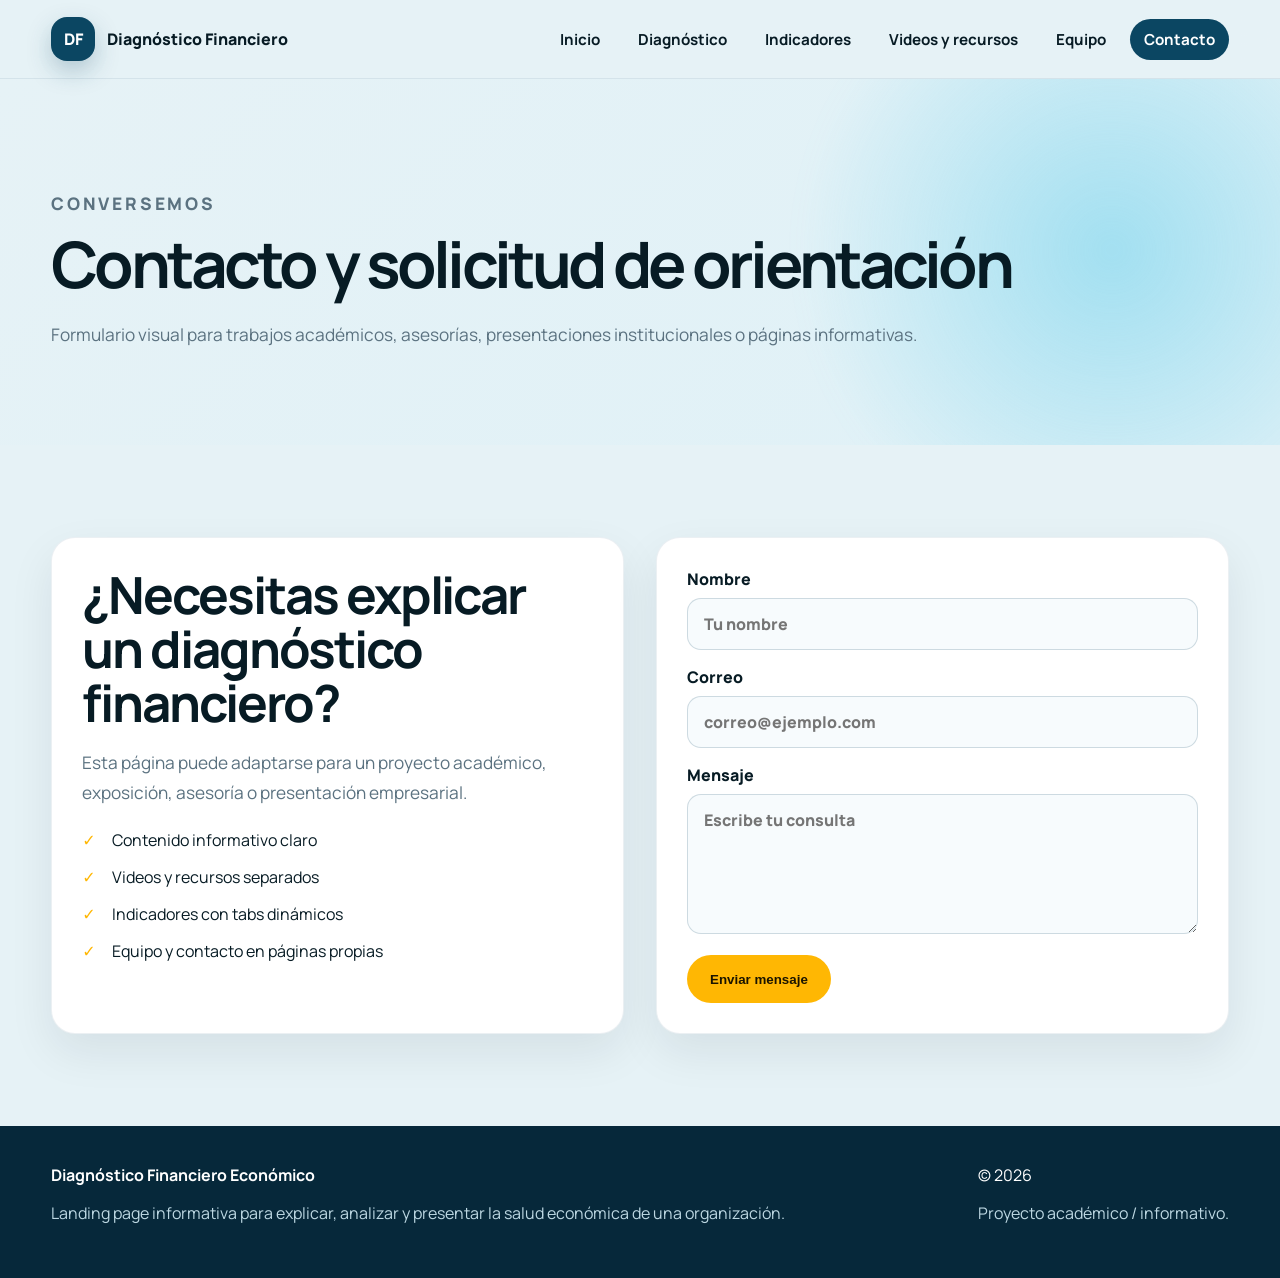
==== contacto.html @ 6e08bd2b "first commit" ====
<!DOCTYPE html>
<html lang="es">
<head>
  <meta charset="UTF-8">
  <meta name="viewport" content="width=device-width, initial-scale=1.0">
  <meta name="description" content="Landing page informativa sobre diagnóstico financiero económico.">
  <title>Contacto | Diagnóstico Financiero Económico</title>
  <link rel="preconnect" href="https://fonts.googleapis.com">
  <link rel="preconnect" href="https://fonts.gstatic.com" crossorigin>
  <link href="https://fonts.googleapis.com/css2?family=Manrope:wght@400;500;700;800&display=swap" rel="stylesheet">
  <link rel="stylesheet" href="styles/style.css">
</head>
<body><header class="site-header">
  <nav class="navbar container">
    <a href="home.html" class="brand" aria-label="Inicio"><span class="brand-icon">DF</span><span>Diagnóstico Financiero</span></a>
    <button class="menu-toggle" id="menuToggle" aria-label="Abrir menú" aria-expanded="false"><span></span><span></span><span></span></button>
    <ul class="nav-links" id="navLinks">
      <li><a href="home.html">Inicio</a></li>
      <li><a href="diagnostico.html">Diagnóstico</a></li>
      <li><a href="indicadores.html">Indicadores</a></li>
      <li><a href="recursos.html">Videos y recursos</a></li>
      <li><a href="equipo.html">Equipo</a></li>
      <li><a href="contacto.html" class="nav-cta">Contacto</a></li>
    </ul>
  </nav>
</header>
<main>
<section class="page-hero"><div class="container reveal"><p class="eyebrow">Conversemos</p><h1>Contacto y solicitud de orientación</h1><p>Formulario visual para trabajos académicos, asesorías, presentaciones institucionales o páginas informativas.</p></div></section>
<section class="section container"><div class="contact-layout"><div class="panel reveal"><h2>¿Necesitas explicar un diagnóstico financiero?</h2><p>Esta página puede adaptarse para un proyecto académico, exposición, asesoría o presentación empresarial.</p><ul class="check-list"><li>Contenido informativo claro</li><li>Videos y recursos separados</li><li>Indicadores con tabs dinámicos</li><li>Equipo y contacto en páginas propias</li></ul></div><form class="contact-form reveal"><label>Nombre<input type="text" placeholder="Tu nombre"></label><label>Correo<input type="email" placeholder="correo@ejemplo.com"></label><label>Mensaje<textarea rows="5" placeholder="Escribe tu consulta"></textarea></label><button class="btn btn-primary" type="button">Enviar mensaje</button></form></div></section>
</main><footer class="footer">
  <div class="container footer-grid">
    <div><strong>Diagnóstico Financiero Económico</strong><p>Landing page informativa para explicar, analizar y presentar la salud económica de una organización.</p></div>
    <div><span>© 2026</span><p>Proyecto académico / informativo.</p></div>
  </div>
</footer>
<script src="js/main.js"></script></body></html>
---- styles/style.css ----
:root {
  --bg: #e6f2f6;
  --soft: #dff1f7;
  --dark: #0b4662;
  --dark-2: #07364d;
  --text: #071b24;
  --muted: #5b7280;
  --primary: #ffb703;
  --accent: #6ed1ec;
  --white: #fff;
  --shadow: 0 24px 70px rgba(7, 27, 36, 0.14);
  --radius: 24px;
}
* {
  box-sizing: border-box;
}
html {
  scroll-behavior: smooth;
}
body {
  margin: 0;
  font-family: Manrope, system-ui, sans-serif;
  background: var(--bg);
  color: var(--text);
}
a {
  color: inherit;
  text-decoration: none;
}
img {
  max-width: 100%;
  display: block;
}
.container {
  width: min(1180px, 92%);
  margin: auto;
}
.site-header {
  position: sticky;
  top: 0;
  z-index: 50;
  background: rgba(230, 242, 246, 0.88);
  backdrop-filter: blur(16px);
  border-bottom: 1px solid rgba(11, 70, 98, 0.08);
}
.navbar {
  height: 78px;
  display: flex;
  align-items: center;
  justify-content: space-between;
}
.brand {
  display: flex;
  align-items: center;
  gap: 12px;
  font-weight: 800;
}
.brand-icon {
  width: 44px;
  height: 44px;
  border-radius: 16px;
  display: grid;
  place-items: center;
  background: var(--dark);
  color: #fff;
  box-shadow: 0 10px 25px rgba(11, 70, 98, 0.25);
}
.nav-links {
  display: flex;
  align-items: center;
  gap: 10px;
  list-style: none;
  margin: 0;
  padding: 0;
}
.nav-links a {
  padding: 10px 14px;
  border-radius: 999px;
  font-weight: 700;
  font-size: 0.95rem;
}
.nav-links a:hover,
.nav-links a.active {
  background: #fff;
}
.nav-cta {
  background: var(--dark) !important;
  color: white !important;
}
.menu-toggle {
  display: none;
  background: white;
  border: 0;
  border-radius: 16px;
  width: 46px;
  height: 46px;
  box-shadow: var(--shadow);
}
.menu-toggle span {
  display: block;
  width: 22px;
  height: 2px;
  background: var(--dark);
  margin: 5px auto;
  border-radius: 5px;
}
.hero {
  position: relative;
  overflow: hidden;
}
.hero-home::before,
.page-hero::before,
.team-hero::before {
  content: "";
  position: absolute;
  inset: auto -15% -45% auto;
  width: 720px;
  height: 720px;
  background: radial-gradient(circle, var(--accent), transparent 62%);
  filter: blur(12px);
  opacity: 0.55;
}
.hero-grid {
  min-height: calc(100vh - 78px);
  display: grid;
  grid-template-columns: 1.08fr 0.92fr;
  gap: 54px;
  align-items: center;
}
.eyebrow {
  text-transform: uppercase;
  letter-spacing: 0.16em;
  color: var(--dark);
  font-weight: 800;
  font-size: 0.78rem;
  margin: 0 0 14px;
}
.eyebrow.light {
  color: #9ce4f8;
}
.hero h1,
.page-hero h1,
.team-hero h1 {
  font-size: clamp(2.6rem, 6vw, 5.6rem);
  line-height: 0.98;
  margin: 0 0 24px;
  letter-spacing: -0.06em;
}
.hero-text,
.page-hero p,
.team-hero p,
.section-heading p,
.split-content p,
.panel p {
  color: var(--muted);
  font-size: 1.08rem;
  line-height: 1.75;
}
.hero-actions {
  display: flex;
  gap: 14px;
  flex-wrap: wrap;
  margin-top: 28px;
}
.btn {
  display: inline-flex;
  align-items: center;
  justify-content: center;
  min-height: 48px;
  padding: 0 22px;
  border-radius: 999px;
  font-weight: 800;
  border: 1px solid transparent;
  cursor: pointer;
}
.btn-primary {
  background: var(--primary);
  color: #1a1400;
}
.btn-secondary {
  border-color: rgba(11, 70, 98, 0.2);
  background: white;
}
.btn-light {
  background: white;
  color: var(--dark);
}
.hero-card {
  position: relative;
  padding: 22px;
  background: rgba(255, 255, 255, 0.65);
  border: 1px solid white;
  border-radius: 34px;
  box-shadow: var(--shadow);
}
.hero-card img {
  border-radius: 26px;
}
.metric-card {
  position: absolute;
  background: white;
  border: 1px solid rgba(11, 70, 98, 0.09);
  box-shadow: 0 18px 40px rgba(7, 27, 36, 0.12);
  border-radius: 20px;
  padding: 14px 18px;
}
.metric-card strong {
  display: block;
  font-size: 1.7rem;
  color: var(--dark);
}
.metric-card span {
  font-size: 0.82rem;
  color: var(--muted);
  font-weight: 700;
}
.metric-one {
  left: -24px;
  top: 28%;
}
.metric-two {
  right: -18px;
  bottom: 12%;
}
.section {
  padding: 92px 0;
}
.section-soft {
  background: var(--soft);
}
.section-dark {
  background: var(--dark);
  color: #fff;
}
.section-dark .section-heading p,
.section-dark .split-content p {
  color: #d5edf5;
}
.section-heading {
  max-width: 790px;
  margin-bottom: 42px;
}
.section-heading.center,
.center {
  text-align: center;
  margin-left: auto;
  margin-right: auto;
}
.section-heading h2,
.split-content h2,
.panel h2,
.data-table h2 {
  font-size: clamp(2rem, 4vw, 3.4rem);
  line-height: 1.05;
  margin: 0 0 18px;
  letter-spacing: -0.04em;
}
.info-grid {
  display: grid;
  grid-template-columns: repeat(3, 1fr);
  gap: 24px;
}
.info-card,
.panel,
.team-card,
.contact-form,
.data-table {
  background: white;
  border: 1px solid rgba(11, 70, 98, 0.08);
  border-radius: var(--radius);
  padding: 30px;
  box-shadow: 0 18px 45px rgba(7, 27, 36, 0.08);
}
.info-card h3 {
  font-size: 1.4rem;
}
.card-number {
  display: grid;
  place-items: center;
  width: 48px;
  height: 48px;
  border-radius: 50%;
  background: var(--dark);
  color: white;
  font-weight: 800;
}
.split {
  display: grid;
  grid-template-columns: 1fr 1fr;
  gap: 54px;
  align-items: center;
}
.check-list {
  padding: 0;
  margin: 20px 0 0;
  list-style: none;
}
.check-list li {
  position: relative;
  margin: 12px 0;
  padding-left: 30px;
  line-height: 1.55;
}
.check-list li::before {
  content: "✓";
  position: absolute;
  left: 0;
  top: 0;
  color: var(--primary);
  font-weight: 900;
}
.indicator-list {
  background: rgba(255, 255, 255, 0.1);
  border: 1px solid rgba(255, 255, 255, 0.16);
  border-radius: var(--radius);
  padding: 30px;
}
.indicator-item {
  margin: 22px 0;
}
.indicator-item span {
  display: block;
  margin-bottom: 10px;
  font-weight: 800;
}
.bar {
  height: 12px;
  background: rgba(255, 255, 255, 0.22);
  border-radius: 999px;
  overflow: hidden;
}
.bar i {
  display: block;
  height: 100%;
  background: linear-gradient(90deg, var(--primary), var(--accent));
  border-radius: inherit;
}
.carousel-wrap {
  position: relative;
  width: min(1500px, 100%);
  margin: auto;
}
.service-carousel {
  display: flex;
  gap: 24px;
  overflow-x: auto;
  scroll-snap-type: x mandatory;
  padding: 8px 46px 18px;
  scrollbar-width: none;
}
.service-carousel::-webkit-scrollbar {
  display: none;
}
.carousel-card {
  scroll-snap-align: center;
  min-width: 320px;
  height: 235px;
  border-radius: 18px;
  background-size: cover;
  background-position: center;
  position: relative;
  overflow: hidden;
  box-shadow: 0 20px 45px rgba(7, 27, 36, 0.15);
  display: flex;
  align-items: flex-end;
}
.carousel-card::before {
  content: "";
  position: absolute;
  inset: 0;
  background: linear-gradient(
    180deg,
    rgba(11, 70, 98, 0.08),
    rgba(11, 70, 98, 0.96)
  );
}
.carousel-card h3 {
  position: relative;
  color: white;
  font-size: 1.6rem;
  margin: 0;
  padding: 24px;
}
.carousel-btn {
  position: absolute;
  top: 50%;
  transform: translateY(-50%);
  z-index: 2;
  width: 44px;
  height: 44px;
  border: 0;
  border-radius: 50%;
  background: white;
  color: var(--dark);
  font-size: 2rem;
  box-shadow: 0 16px 35px rgba(7, 27, 36, 0.18);
  cursor: pointer;
}
.carousel-btn.prev {
  left: 12px;
}
.carousel-btn.next {
  right: 12px;
}
.video-card {
  position: relative;
  overflow: hidden;
  border-radius: 18px;
  background: #001f2e;
  min-height: 280px;
  box-shadow: 0 18px 45px rgba(0, 0, 0, 0.25);
}

.video-card iframe,
.video-card video {
  width: 100%;
  height: 100%;
  min-height: 280px;
  border: 0;
  display: block;
  object-fit: cover;
}
.page-hero {
  position: relative;
  padding: 110px 0 78px;
  background: linear-gradient(135deg, #e6f2f6, #dff1f7);
  overflow: hidden;
}
.page-hero .container {
  position: relative;
}
.page-hero h1 {
  font-size: clamp(2.4rem, 5vw, 4.8rem);
}
.tabs-layout {
  display: grid;
  grid-template-columns: 1fr 1.2fr;
  gap: 50px;
  align-items: start;
}
.circle-blur {
  width: 320px;
  height: 320px;
  border-radius: 50%;
  background: radial-gradient(circle, var(--accent), transparent 65%);
  filter: blur(20px);
  opacity: 0.7;
  margin-top: 30px;
}
.tabs {
  display: flex;
  border: 1px solid var(--dark);
  border-radius: 12px;
  padding: 8px;
  gap: 8px;
  flex-wrap: wrap;
}
.tab {
  flex: 1;
  border: 0;
  background: transparent;
  border-radius: 8px;
  padding: 12px 16px;
  font: inherit;
  font-weight: 700;
  cursor: pointer;
}
.tab.active {
  background: #000;
  color: #fff;
}
.tab-panel {
  display: none;
  padding: 28px 0;
  border-bottom: 1px dashed rgba(0, 0, 0, 0.3);
}
.tab-panel.active {
  display: block;
}
.tab-panel p {
  font-size: 1.05rem;
  line-height: 1.7;
}
.data-table {
  overflow: auto;
}
.data-table table {
  width: 100%;
  border-collapse: collapse;
  min-width: 720px;
}
.data-table th,
.data-table td {
  text-align: left;
  border-bottom: 1px solid rgba(11, 70, 98, 0.12);
  padding: 16px;
}
.data-table th {
  background: var(--dark);
  color: white;
}
.team-hero {
  position: relative;
  background: radial-gradient(circle at center, #6eb8d3 0, #0b4662 58%);
  color: white;
  padding: 90px 0 110px;
  overflow: hidden;
}
.team-hero p {
  color: #e5f6fb;
}
.mini-team {
  display: grid;
  grid-template-columns: repeat(4, 1fr);
  gap: 36px;
  margin-top: 54px;
}
.mini-team div {
  display: grid;
  place-items: center;
  gap: 7px;
}
.mini-team span {
  width: 120px;
  height: 120px;
  border-radius: 36px;
  border: 2px solid rgba(255, 255, 255, 0.8);
  display: grid;
  place-items: center;
  background: rgba(255, 255, 255, 0.16);
  font-size: 2rem;
  font-weight: 900;
}
.mini-team small {
  color: #d7edf5;
}
.team-grid {
  display: grid;
  grid-template-columns: repeat(4, 1fr);
  gap: 28px;
}
.team-card {
  min-height: 380px;
  display: flex;
  flex-direction: column;
  justify-content: flex-end;
  position: relative;
  overflow: hidden;
  background: var(--dark);
  color: white;
}
.team-card::before {
  content: "";
  position: absolute;
  inset: 0;
  background: radial-gradient(circle at top, var(--accent), transparent 55%);
  opacity: 0.55;
}
.team-card > * {
  position: relative;
}
.avatar {
  width: 120px;
  height: 120px;
  border-radius: 36px;
  display: grid;
  place-items: center;
  font-weight: 900;
  font-size: 2rem;
  margin-bottom: auto;
  color: white;
}
.avatar-1 {
  background: #ff6f61;
}
.avatar-2 {
  background: #2a9d8f;
}
.avatar-3 {
  background: #8e44ad;
}
.avatar-4 {
  background: #006d77;
}
.team-card h3 {
  font-size: 1.55rem;
  margin: 32px 0 5px;
}
.team-card p {
  font-weight: 800;
  margin: 0 0 14px;
}
.team-card span {
  color: #d7edf5;
  line-height: 1.55;
}
.benefits-card {
  display: grid;
  grid-template-columns: 1fr 1fr;
  gap: 42px;
  background: white;
  border-radius: 34px;
  padding: 42px;
  box-shadow: var(--shadow);
}
.contact-layout {
  display: grid;
  grid-template-columns: 1fr 1fr;
  gap: 32px;
}
.contact-form label {
  display: block;
  font-weight: 800;
  margin-bottom: 16px;
}
.contact-form input,
.contact-form textarea {
  width: 100%;
  border: 1px solid rgba(11, 70, 98, 0.18);
  border-radius: 14px;
  padding: 14px 16px;
  margin-top: 8px;
  font: inherit;
  background: #f7fbfd;
}
.footer {
  background: #06283a;
  color: #fff;
  padding: 38px 0;
}
.footer-grid {
  display: flex;
  justify-content: space-between;
  gap: 30px;
}
.footer p {
  color: #bcd7e2;
}
.reveal {
  opacity: 0;
  transform: translateY(24px);
  transition: 0.7s ease;
}
.reveal.visible {
  opacity: 1;
  transform: none;
}
@media (max-width: 900px) {
  .menu-toggle {
    display: block;
  }
  .nav-links {
    position: absolute;
    top: 78px;
    left: 4%;
    right: 4%;
    display: none;
    flex-direction: column;
    align-items: stretch;
    background: white;
    padding: 18px;
    border-radius: 24px;
    box-shadow: var(--shadow);
  }
  .nav-links.show {
    display: flex;
  }
  .hero-grid,
  .split,
  .tabs-layout,
  .benefits-card,
  .contact-layout {
    grid-template-columns: 1fr;
  }
  .hero-grid {
    padding: 58px 0;
  }
  .metric-card {
    position: static;
    margin-top: 12px;
  }
  .info-grid,
  .video-grid,
  .team-grid,
  .mini-team {
    grid-template-columns: 1fr;
  }
  .team-grid {
    gap: 18px;
  }
  .mini-team span {
    width: 96px;
    height: 96px;
  }
  .footer-grid {
    flex-direction: column;
  }
  .section {
    padding: 68px 0;
  }
  .carousel-card {
    min-width: 260px;
    height: 210px;
  }
}
@media (min-width: 901px) and (max-width: 1180px) {
  .team-grid {
    grid-template-columns: repeat(2, 1fr);
  }
  .info-grid {
    grid-template-columns: repeat(3, 1fr);
  }
}
.video-grid-4 {
  display: grid;
  grid-template-columns: repeat(2, minmax(0, 1fr));
  gap: 32px;
  margin-top: 48px;
}

.video-card {
  background: rgba(255, 255, 255, 0.08);
  border: 1px solid rgba(255, 255, 255, 0.14);
  border-radius: 22px;
  overflow: hidden;
  box-shadow: 0 24px 60px rgba(0, 0, 0, 0.28);
  backdrop-filter: blur(12px);
  transition: transform 0.3s ease, box-shadow 0.3s ease;
}

.video-card:hover {
  transform: translateY(-8px);
  box-shadow: 0 30px 75px rgba(0, 0, 0, 0.38);
}

.video-frame {
  position: relative;
  width: 100%;
  aspect-ratio: 16 / 9;
  background: #001f2e;
  overflow: hidden;
}

.video-frame iframe,
.video-frame video {
  width: 100%;
  height: 100%;
  border: 0;
  display: block;
  object-fit: cover;
}

.video-info {
  padding: 22px 24px 26px;
}

.video-info h3 {
  color: #ffffff;
  font-size: 1.25rem;
  margin-bottom: 10px;
}

.video-info p {
  color: rgba(255, 255, 255, 0.78);
  line-height: 1.6;
  margin: 0;
}

@media (max-width: 900px) {
  .video-grid-4 {
    grid-template-columns: 1fr;
    gap: 24px;
  }
}

@media (max-width: 520px) {
  .video-grid-4 {
    margin-top: 32px;
  }

  .video-info {
    padding: 18px;
  }

  .video-info h3 {
    font-size: 1.1rem;
  }
}
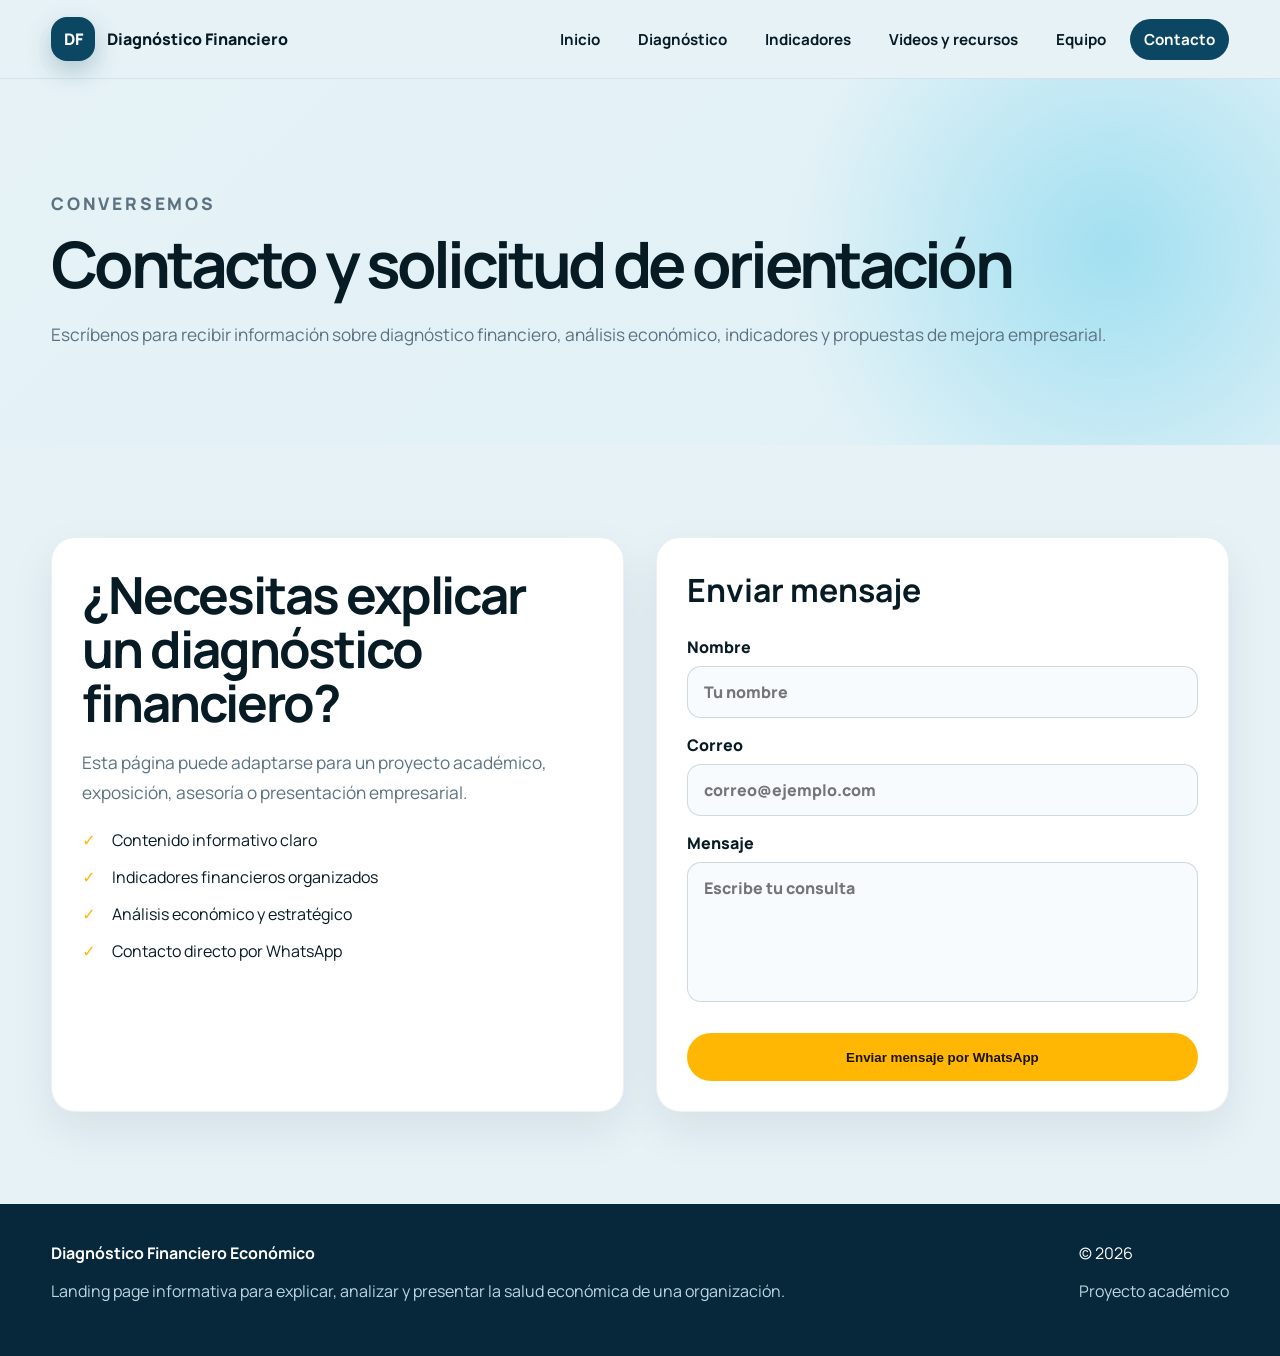
==== commit 64b08bdf: "Cambias Hechos" ====
--- a/contacto.html
+++ b/contacto.html
@@ -1,36 +1,121 @@
 <!DOCTYPE html>
 <html lang="es">
+
 <head>
   <meta charset="UTF-8">
   <meta name="viewport" content="width=device-width, initial-scale=1.0">
   <meta name="description" content="Landing page informativa sobre diagnóstico financiero económico.">
   <title>Contacto | Diagnóstico Financiero Económico</title>
+
   <link rel="preconnect" href="https://fonts.googleapis.com">
   <link rel="preconnect" href="https://fonts.gstatic.com" crossorigin>
   <link href="https://fonts.googleapis.com/css2?family=Manrope:wght@400;500;700;800&display=swap" rel="stylesheet">
+
   <link rel="stylesheet" href="styles/style.css">
 </head>
-<body><header class="site-header">
-  <nav class="navbar container">
-    <a href="home.html" class="brand" aria-label="Inicio"><span class="brand-icon">DF</span><span>Diagnóstico Financiero</span></a>
-    <button class="menu-toggle" id="menuToggle" aria-label="Abrir menú" aria-expanded="false"><span></span><span></span><span></span></button>
-    <ul class="nav-links" id="navLinks">
-      <li><a href="home.html">Inicio</a></li>
-      <li><a href="diagnostico.html">Diagnóstico</a></li>
-      <li><a href="indicadores.html">Indicadores</a></li>
-      <li><a href="recursos.html">Videos y recursos</a></li>
-      <li><a href="equipo.html">Equipo</a></li>
-      <li><a href="contacto.html" class="nav-cta">Contacto</a></li>
-    </ul>
-  </nav>
-</header>
-<main>
-<section class="page-hero"><div class="container reveal"><p class="eyebrow">Conversemos</p><h1>Contacto y solicitud de orientación</h1><p>Formulario visual para trabajos académicos, asesorías, presentaciones institucionales o páginas informativas.</p></div></section>
-<section class="section container"><div class="contact-layout"><div class="panel reveal"><h2>¿Necesitas explicar un diagnóstico financiero?</h2><p>Esta página puede adaptarse para un proyecto académico, exposición, asesoría o presentación empresarial.</p><ul class="check-list"><li>Contenido informativo claro</li><li>Videos y recursos separados</li><li>Indicadores con tabs dinámicos</li><li>Equipo y contacto en páginas propias</li></ul></div><form class="contact-form reveal"><label>Nombre<input type="text" placeholder="Tu nombre"></label><label>Correo<input type="email" placeholder="correo@ejemplo.com"></label><label>Mensaje<textarea rows="5" placeholder="Escribe tu consulta"></textarea></label><button class="btn btn-primary" type="button">Enviar mensaje</button></form></div></section>
-</main><footer class="footer">
-  <div class="container footer-grid">
-    <div><strong>Diagnóstico Financiero Económico</strong><p>Landing page informativa para explicar, analizar y presentar la salud económica de una organización.</p></div>
-    <div><span>© 2026</span><p>Proyecto académico / informativo.</p></div>
-  </div>
-</footer>
-<script src="js/main.js"></script></body></html>+
+<body>
+
+  <header class="site-header">
+    <nav class="navbar container">
+      <a href="index.html" class="brand" aria-label="Inicio">
+        <span class="brand-icon">DF</span>
+        <span>Diagnóstico Financiero</span>
+      </a>
+
+      <button class="menu-toggle" id="menuToggle" aria-label="Abrir menú" aria-expanded="false">
+        <span></span>
+        <span></span>
+        <span></span>
+      </button>
+
+      <ul class="nav-links" id="navLinks">
+        <li><a href="index.html">Inicio</a></li>
+        <li><a href="diagnostico.html">Diagnóstico</a></li>
+        <li><a href="indicadores.html">Indicadores</a></li>
+        <li><a href="recursos.html">Videos y recursos</a></li>
+        <li><a href="equipo.html">Equipo</a></li>
+        <li><a href="contacto.html" class="nav-cta active">Contacto</a></li>
+      </ul>
+    </nav>
+  </header>
+
+  <main>
+
+    <section class="page-hero">
+      <div class="container reveal">
+        <p class="eyebrow">Conversemos</p>
+        <h1>Contacto y solicitud de orientación</h1>
+        <p>
+          Escríbenos para recibir información sobre diagnóstico financiero,
+          análisis económico, indicadores y propuestas de mejora empresarial.
+        </p>
+      </div>
+    </section>
+
+    <section class="section container">
+      <div class="contact-layout contact-layout-fixed">
+
+        <div class="panel reveal contact-info-box">
+          <h2>¿Necesitas explicar un diagnóstico financiero?</h2>
+          <p>
+            Esta página puede adaptarse para un proyecto académico, exposición,
+            asesoría o presentación empresarial.
+          </p>
+
+          <ul class="check-list">
+            <li>Contenido informativo claro</li>
+            <li>Indicadores financieros organizados</li>
+            <li>Análisis económico y estratégico</li>
+            <li>Contacto directo por WhatsApp</li>
+          </ul>
+        </div>
+
+        <form class="contact-form reveal contact-form-box" id="contactForm">
+          <h2>Enviar mensaje</h2>
+
+          <label for="nombre">
+            Nombre
+            <input type="text" id="nombre" placeholder="Tu nombre" required>
+          </label>
+
+          <label for="correo">
+            Correo
+            <input type="email" id="correo" placeholder="correo@ejemplo.com" required>
+          </label>
+
+          <label for="mensaje">
+            Mensaje
+            <textarea rows="5" id="mensaje" placeholder="Escribe tu consulta" required></textarea>
+          </label>
+
+          <button class="btn btn-primary contact-btn" type="submit">
+            Enviar mensaje por WhatsApp
+          </button>
+        </form>
+
+      </div>
+    </section>
+
+  </main>
+
+  <footer class="footer">
+    <div class="container footer-grid">
+      <div>
+        <strong>Diagnóstico Financiero Económico</strong>
+        <p>
+          Landing page informativa para explicar, analizar y presentar la salud económica de una organización.
+        </p>
+      </div>
+
+      <div>
+        <span>© 2026</span>
+        <p>Proyecto académico</p>
+      </div>
+    </div>
+  </footer>
+
+  <script src="js/main.js"></script>
+</body>
+
+</html>
--- a/styles/style.css
+++ b/styles/style.css
@@ -511,8 +511,8 @@
 }
 .mini-team {
   display: grid;
-  grid-template-columns: repeat(4, 1fr);
-  gap: 36px;
+  grid-template-columns: repeat(5, 1fr);
+  gap: 28px;
   margin-top: 54px;
 }
 .mini-team div {
@@ -710,6 +710,17 @@
   .info-grid {
     grid-template-columns: repeat(3, 1fr);
   }
+  @media (max-width: 900px) {
+  .mini-team {
+    grid-template-columns: repeat(2, 1fr);
+  }
+}
+
+@media (max-width: 520px) {
+  .mini-team {
+    grid-template-columns: 1fr;
+  }
+}
 }
 .video-grid-4 {
   display: grid;
@@ -785,4 +796,71 @@
   .video-info h3 {
     font-size: 1.1rem;
   }
+}
+.member-card {
+  display: grid;
+  place-items: center;
+  gap: 10px;
+  text-align: center;
+}
+
+.member-card img {
+  width: 130px;
+  height: 130px;
+  object-fit: cover;
+  object-position: center;
+  border-radius: 36px;
+  border: 2px solid rgba(255, 255, 255, 0.85);
+  background: rgba(255, 255, 255, 0.16);
+  box-shadow: 0 16px 35px rgba(0, 0, 0, 0.18);
+}
+
+.member-card strong {
+  max-width: 190px;
+  line-height: 1.3;
+}
+
+.member-card small {
+  color: #d7edf5;
+}.contact-layout-fixed {
+  align-items: stretch;
+}
+
+.contact-info-box,
+.contact-form-box {
+  min-height: 520px;
+}
+
+.contact-form-box {
+  display: flex;
+  flex-direction: column;
+  justify-content: center;
+}
+
+.contact-form-box h2 {
+  margin-top: 0;
+  margin-bottom: 24px;
+  font-size: 2rem;
+}
+
+.contact-form-box label {
+  width: 100%;
+}
+
+.contact-form-box input,
+.contact-form-box textarea {
+  width: 100%;
+  resize: none;
+}
+
+.contact-btn {
+  width: 100%;
+  margin-top: 10px;
+}
+
+@media (max-width: 900px) {
+  .contact-info-box,
+  .contact-form-box {
+    min-height: auto;
+  }
 }
